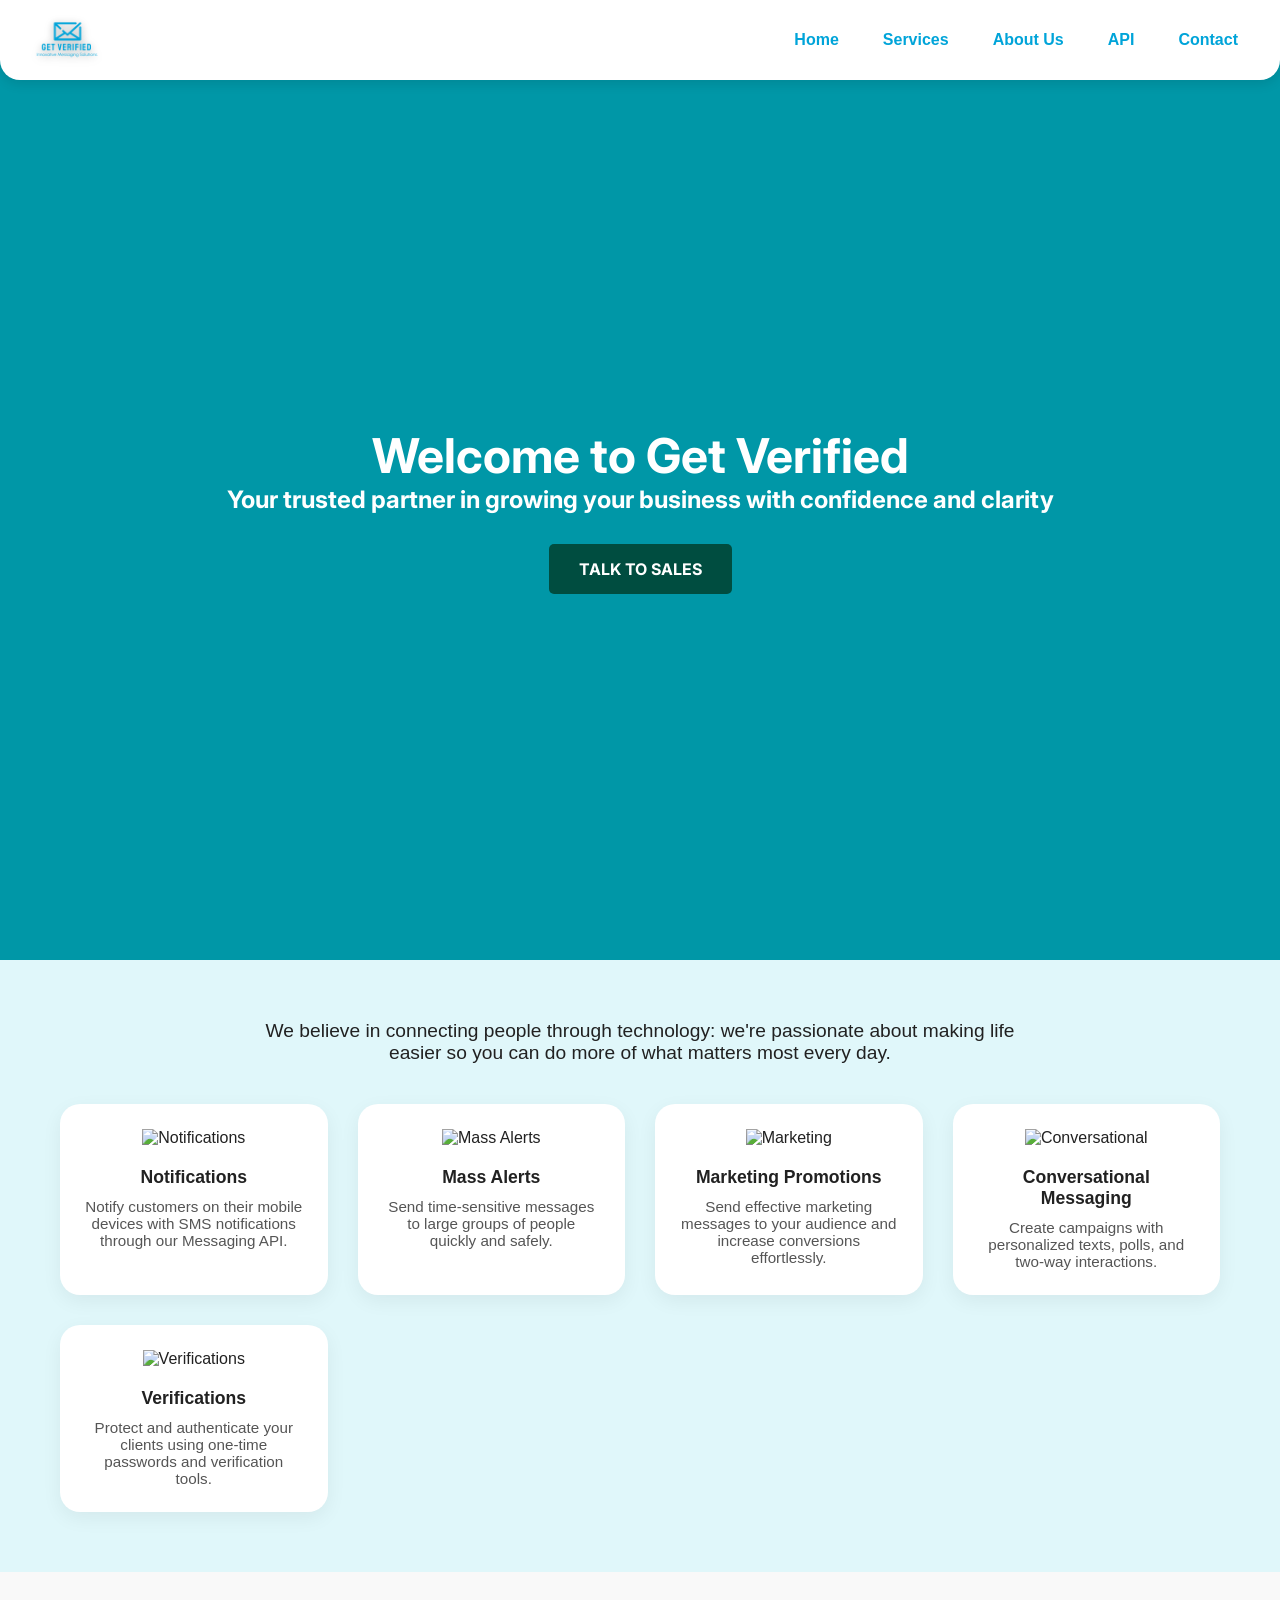
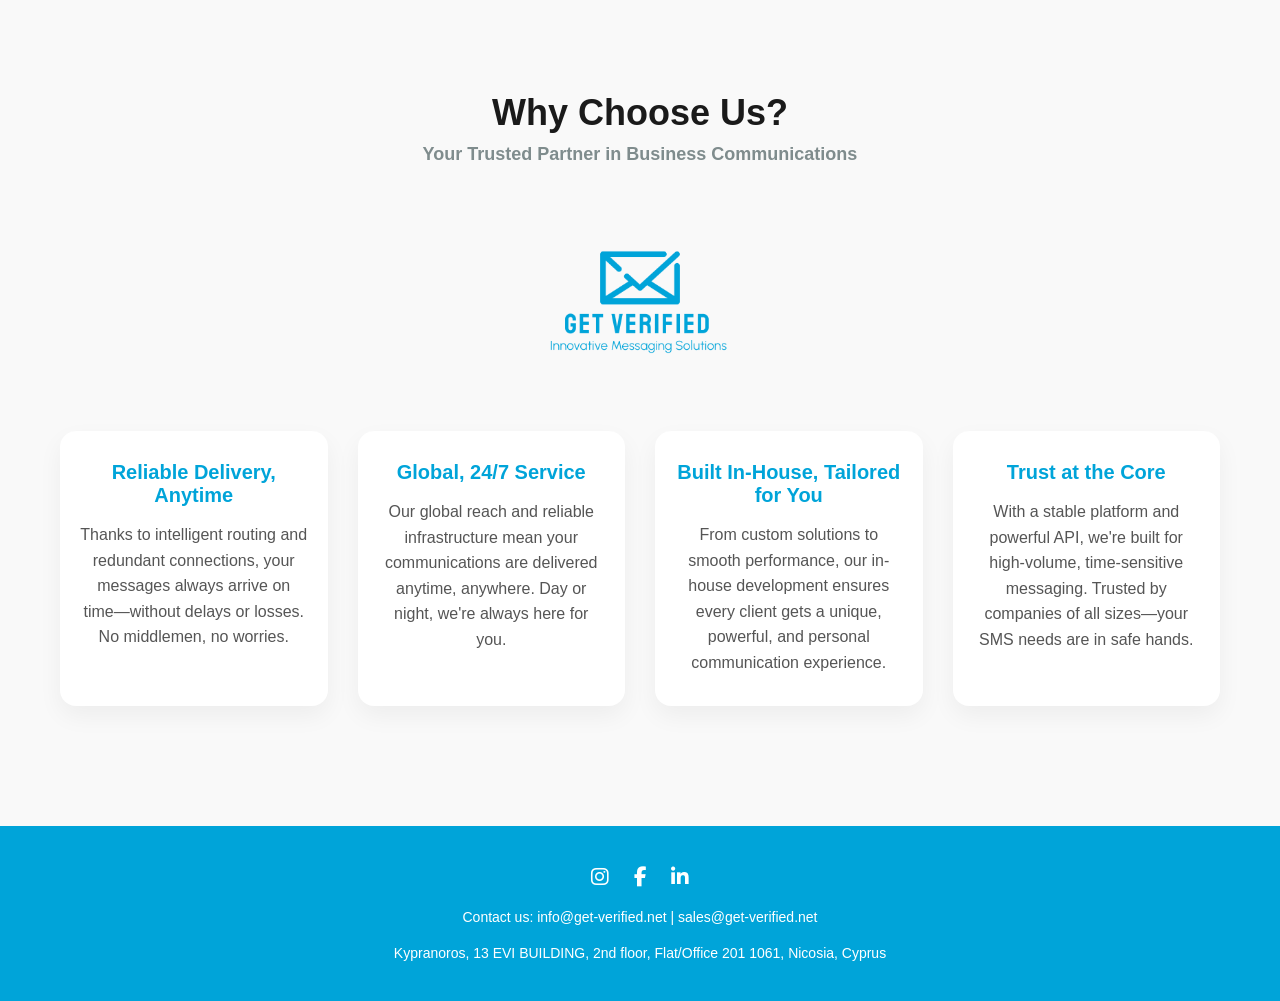
==== index.html @ 3a0684ac "add emails, fixed footer in api page" ====
<!DOCTYPE html>
<html lang="en">
<head>
  <meta charset="UTF-8">
  <meta name="viewport" content="width=device-width, initial-scale=1.0">
  <title>Your Company</title>
  <link rel="stylesheet" href="css/styles.css">
  <link rel="stylesheet" href="shared.css">
  <link rel="stylesheet" href="https://cdnjs.cloudflare.com/ajax/libs/font-awesome/6.5.0/css/all.min.css">
  <link rel="preload" as="video" href="assets/animation_of_network_of_digital_icons_against_clouds_in_the_blue_sky (1080p).mp4" type="video/mp4">
  <link href="https://fonts.googleapis.com/css2?family=Inter:wght@400;600;700&display=swap" rel="stylesheet">
  

</head>
<body>

  <!-- Navbar -->
  <nav class="navbar">
    <div class="logo">
    <img src="assets/FullLogo_Transparent.png" alt="Your Company Logo" class="logo" >
  </div>
    <ul class="nav-links">
      <li><a href="/index.html">Home</a></li>
      <li><a href="services/index.html">Services</a></li>
      <li><a href="/aboutus/index.html">About Us</a></li>
      <li><a href="/api/index.html">API</a></li>
      <li><a href="/contact/index.html">Contact</a></li>
    </ul>
    <div class="hamburger" onclick="toggleMenu()">
      <div class="bar"></div>
      <div class="bar"></div>
      <div class="bar"></div>
    </div>
  </nav>

  <!-- Hero Section -->
  <section id="home" class="hero-section">
    <video autoplay muted loop playsinline class="hero-video">
      <source src="assets/animation_of_network_of_digital_icons_against_clouds_in_the_blue_sky (1080p).mp4" type="video/mp4">
      Your browser does not support the video tag.
    </video>
    <div class="hero-content">
      <h1>Welcome to Get Verified</h1>
    
      
      <h2>Your trusted partner in growing your business with confidence and clarity</h2>
      <a href="./contact/index.html" class="cta-btn">TALK TO SALES</a>
    </div>
  </section>
  



<div class="container">
  <p class="description">
    We believe in connecting people through technology: we're passionate about making life easier so you can
    do more of what matters most every day.
  </p>

  <div class="card-grid">
    <div class="card">
      <img src="https://cdn-icons-png.flaticon.com/512/724/724715.png" alt="Notifications">
      <h3>Notifications</h3>
      <p>Notify customers on their mobile devices with SMS notifications through our Messaging API.</p>
    </div>
    <div class="card">
      <img src="https://cdn-icons-png.flaticon.com/512/565/565547.png" alt="Mass Alerts">
      <h3>Mass Alerts</h3>
      <p>Send time-sensitive messages to large groups of people quickly and safely.</p>
    </div>
    <div class="card">
      <img src="https://cdn-icons-png.flaticon.com/512/833/833472.png" alt="Marketing">
      <h3>Marketing Promotions</h3>
      <p>Send effective marketing messages to your audience and increase conversions effortlessly.</p>
    </div>
    <div class="card">
      <img src="https://cdn-icons-png.flaticon.com/512/1077/1077114.png" alt="Conversational">
      <h3>Conversational Messaging</h3>
      <p>Create campaigns with personalized texts, polls, and two-way interactions.</p>
    </div>
    <div class="card">
      <img src="https://cdn-icons-png.flaticon.com/512/2910/2910768.png" alt="Verifications">
      <h3>Verifications</h3>
      <p>Protect and authenticate your clients using one-time passwords and verification tools.</p>
    </div>
  </div>
</div>


  <!-- About Us Section -->


  <section id="whyus" class="whyus-section">
    <div class="container">
      <h2 class="section-title">Why Choose Us?</h2>
      <h2 class="section-subtitle">Your Trusted Partner in Business Communications</h2>
      
      <img src="assets/FullLogo_Transparent.png" alt="Company Logo" class="whyus-logo">

      <div class="whyus-grid">
        <div class="whyus-card">
          <h4>Reliable Delivery, Anytime</h4>
          <p>
            Thanks to intelligent routing and redundant connections, your messages always arrive on time—without delays or losses. No middlemen, no worries.
          </p>
        </div>
        <div class="whyus-card">
          <h4>Global, 24/7 Service</h4>
          <p>
            Our global reach and reliable infrastructure mean your communications are delivered anytime, anywhere. Day or night, we're always here for you.
          </p>
        </div>
        <div class="whyus-card">
          <h4>Built In-House, Tailored for You</h4>
          <p>
            From custom solutions to smooth performance, our in-house development ensures every client gets a unique, powerful, and personal communication experience.
          </p>
          </p>
        </div>
        <div class="whyus-card">
          <h4>Trust at the Core</h4>
          <p>
            With a stable platform and powerful API, we're built for high-volume, time-sensitive messaging. Trusted by companies of all sizes—your SMS needs are in safe hands.
          </p>
        </div>
      </div>
    </div>
  </section>

  <!-- Footer -->
  <footer class="footer">
    <div class="social-icons">
      <a href="https://www.instagram.com/" target="_blank"><i class="fab fa-instagram"></i></a>
      <a href="https://www.facebook.com/" target="_blank"><i class="fab fa-facebook-f"></i></a>
      <a href="https://www.linkedin.com/" target="_blank"><i class="fab fa-linkedin-in"></i></a>
    </div>
    <div class="contact-emails">
  <p>Contact us: 
    <a href="mailto:info@get-verified.net">info@get-verified.net</a> | 
    <a href="mailto:sales@get-verified.net">sales@get-verified.net</a>
  </p>
</div>

    <p class="copyright">Kypranoros, 13
      EVI BUILDING, 2nd floor, Flat/Office 201
      1061, Nicosia, Cyprus
      </p>
  </footer>
  

  <script src="script.js"></script>
</body>
</html>
---- css/styles.css ----
/* Global Styles */
@media (max-width: 768px) {
  .nav-links {
    display: none;
    flex-direction: column;
    background-color: white;
    position: absolute;
    top: 60px;
    right: 0;
    width: 100%;
    text-align: center;
    gap: 10px;
    padding: 20px 0;
  }

  .nav-links.active {
    display: flex;
  }

  .menu-toggle {
    display: block;
    font-size: 24px;
    cursor: pointer;
    color: #00796B;
    margin-right: 20px;
  }
}
@keyframes slideDown {
  0% { transform: translateY(-100%); opacity: 0; }
  100% { transform: translateY(0); opacity: 1; }
}

@import url('https://fonts.googleapis.com/css2?family=Inter:wght@400;600;700&display=swap');
* {
    margin: 0;
    padding: 0;
    box-sizing: border-box;
  }
  :root {
  /* Font */
  --font-inter: 'Inter', sans-serif;
  --font-default: Arial, sans-serif;
  }
  
  body {
    font-family: var(--font-default);
    background-color: #E0F7FA; /* Light blue background */
    color: #212121;
    padding-top: 60px;
  }
  
  a {
    text-decoration: none;
    color: inherit;
  }

  /* Hero Section */
  .hero-section {
    font-family: var(--font-inter);
    padding-top: 80px;
    position: relative;
    height: 100vh;
    background-color: #0097A7; /* Blue background */
    color: white;
    text-align: center;
    padding: 100px 20px;
    display: flex;
    align-items: center;
    justify-content: center;
    overflow: hidden;
  }
  .hero-video {
    position: absolute;
    top: 0;
    left: 0;
    width: 100%;
    height: 100%;
    object-fit: cover;
    z-index: 0;
    opacity: 0.4; /* možeš podesiti vidljivost pozadine */
  }
  .hero-content {
    position: relative;
    z-index: 1;
    max-width: 900px;
  }
  .hero-section h1 {
    font-size: 48px;
    font-weight: bold;
  }
 
  
  .hero-section p {
    font-size: 18px;
    margin-top: 20px;
  }
  
  
  .cta-btn {
    font-family: var(--font-inter);
    display: inline-block;
    padding: 15px 30px;
    background-color: #004D40;
    color: white;
    font-weight: bold;
    margin-top: 30px;
    border-radius: 5px;
    transition: background-color 0.3s;
  }
  
  .cta-btn:hover {
    background-color: #00A4D9;
  }
  
  
  .container {
    padding: 60px 20px;
    max-width: 1200px;
    margin: auto;
    text-align: center;
  }
  
  .description {
    font-size: 1.2rem;
    max-width: 800px;
    margin: 0 auto 40px;
  }
  
  .card-grid {
    display: grid;
    grid-template-columns: repeat(auto-fit, minmax(220px, 1fr));
    gap: 30px;
  }
  
  .card {
    background: #fff;
    padding: 25px;
    border-radius: 20px;
    box-shadow: 0 6px 20px rgba(0, 0, 0, 0.06);
    transition: transform 0.3s ease, box-shadow 0.3s ease;
  }
  
  .card:hover {
    transform: translateY(-10px);
    box-shadow: 0 12px 28px rgba(0, 0, 0, 0.12);
  }
  
  .card img {
    height: 60px;
    margin-bottom: 20px;
  }
  
  .card h3 {
    font-size: 1.1rem;
    margin-bottom: 10px;
  }
  
  .card p {
    font-size: 0.95rem;
    color: #555;
  }
  

   /* why US section */
  .whyus-section {
  background-color: #f9f9f9;
  padding: 60px 20px;
  text-align: center;
  color: #333
}

.whyus-section .section-title {
  font-size: 36px;
  font-weight: 700;
  color: #1a1a1a;
  margin-bottom: 10px;
}

.whyus-section .section-subtitle {
  font-size: 18px;
  color: #7f8c8d;
  margin-bottom: 50px;
}

.whyus-logo {
  display: block;
  margin: 0 auto 40px;
  max-width: 220px;
  height: auto;
  transition: transform 0.3s ease;
}
.whyus-logo:hover {
  transform: scale(1.1);
}
.whyus-grid {
  display: grid;
  grid-template-columns: repeat(auto-fit, minmax(250px, 1fr));
  gap: 30px;
  max-width: 1200px;
  margin: 0 auto;
  margin-top: 40px;
}

.whyus-card {
  background-color: #ffffff;
  padding: 30px 20px;
  border-radius: 16px;
  box-shadow: 0 10px 25px rgba(0, 0, 0, 0.05);
  transition: transform 0.3s ease, box-shadow 0.3s ease;
  
}
.whyus-card:hover {
  transform: translateY(-5px);
  box-shadow: 0 12px 35px rgba(0, 0, 0, 0.1);
}

.whyus-card h4 {
  font-size: 20px;
  color: #00A4D9; /* zameni sa primarnom bojom sajta */
  margin-bottom: 15px;

}

.whyus-card p {
  
  font-size: 16px;
  color: #555;
  line-height: 1.6;
}
---- shared.css ----
@keyframes slideDown {
    0% { transform: translateY(-100%); opacity: 0; }
    100% { transform: translateY(0); opacity: 1; }
  }
  
  /* Navbar */
  .navbar {
    display: flex;
    justify-content: space-between;
    align-items: center;
    padding: 10px 30px;
    background-color: white;
    box-shadow: 0 2px 4px rgba(0, 0, 0, 0.1);
    position: fixed;
    width: 100%;
    top: 0;
    left: 0;
    z-index: 10;
    border-radius: 0 0 20px 20px;
    box-shadow: 0 4px 12px rgba(0, 0, 0, 0.1);
    animation: slideDown 0.6s ease forwards;
  }
  
  .navbar .logo {
    height: 60px;
    width: auto;
    filter: drop-shadow(0 2px 4px rgba(0, 0, 0, 0.2)); /* Blagi senka */
    transition: transform 0.3s ease;
  }
  .navbar .logo:hover {
    transform: scale(1.05); /* Blagi zoom efekat */
  }
  
  .nav-links {
    list-style: none;
    display: flex;
    gap: 20px;
  }
  
  .nav-links li {
    font-size: 16px;
  }
  
  .nav-links a {
    color: #00A4D9; /* Dark blue */
    font-weight: 600;
    font-size: 16px;
    padding: 8px 12px;
    border-radius: 8px;
    transition: all 0.3s ease;
  }
  
  .nav-links a:hover {
    background-color: #E0F2F1;
    color: #004D40; /* Darker shade */
  }
  .hamburger {
    display: none;
    flex-direction: column;
    gap: 5px;
    cursor: pointer;
  }
  .hamburger .bar {
    width: 25px;
    height: 3px;
    background-color: #018d7c;
    border-radius: 10px;
    transition: all 0.3s ease;
  }
  
/* Responzivni dizajn */
@media (max-width: 768px) {
  .nav-links {
    display: none;
    position: absolute;
    top: 70px;
    right: 30px;
    background-color: white;
    width: 250px;
    border-radius: 8px;
    box-shadow: 0 6px 12px rgba(0, 0, 0, 0.1);
    flex-direction: column;
    gap: 20px;
    padding: 20px;
    animation: slideDown 0.6s ease forwards;
  }

  .nav-links.active {
    display: flex;
  }

  .hamburger {
    display: flex;
  }

  .nav-links li {
    font-size: 18px;
  }

  .nav-links a {
    font-size: 18px;
  }
}
  /* Footer */
  .footer {
    background-color: #00A4D9;
    color: white;
    padding: 40px 20px;
    text-align: center;
  }
    
  .footer p {
    margin-top: 20px;
    font-size: 14px;
  }
  .social-icons a {
    color: white;
    margin: 0 10px;
    font-size: 20px;
    transition: color 0.3s;
  }
  
  .social-icons a:hover {
    color: #E0F7FA;
  }
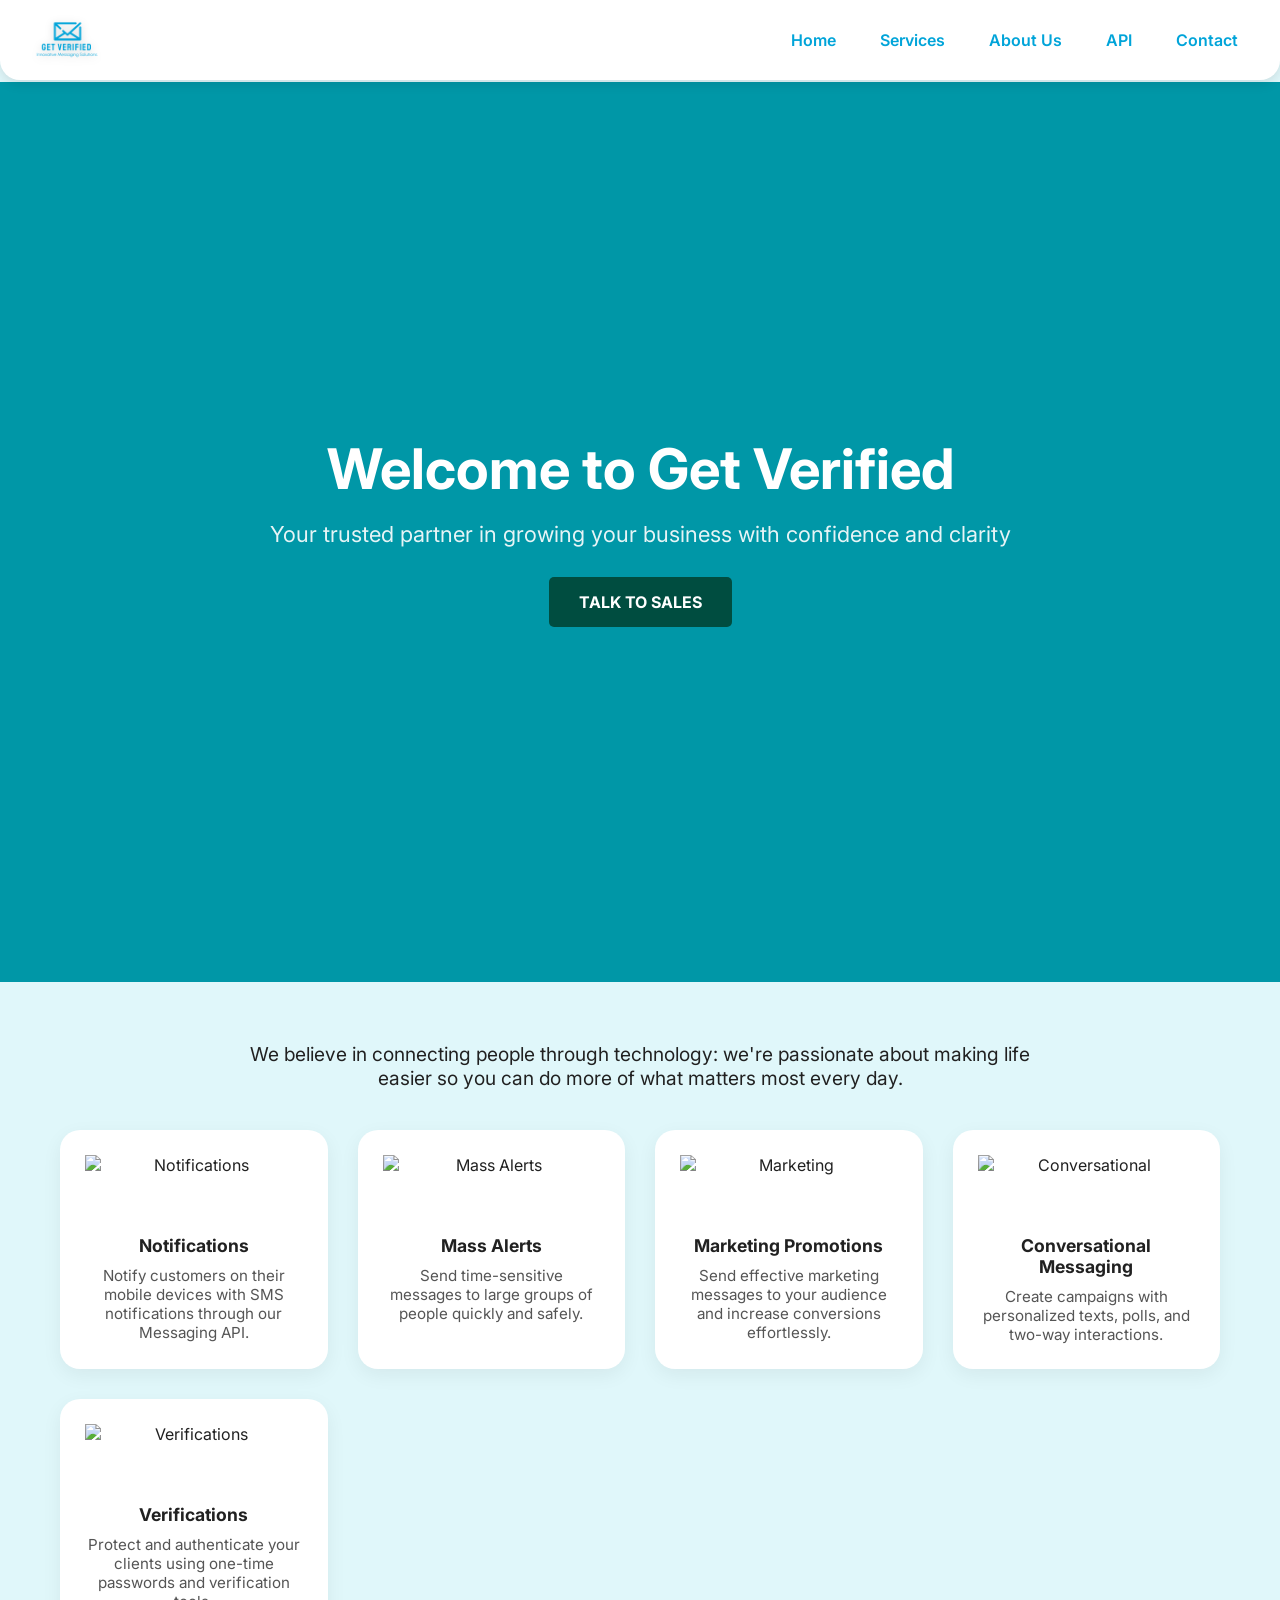
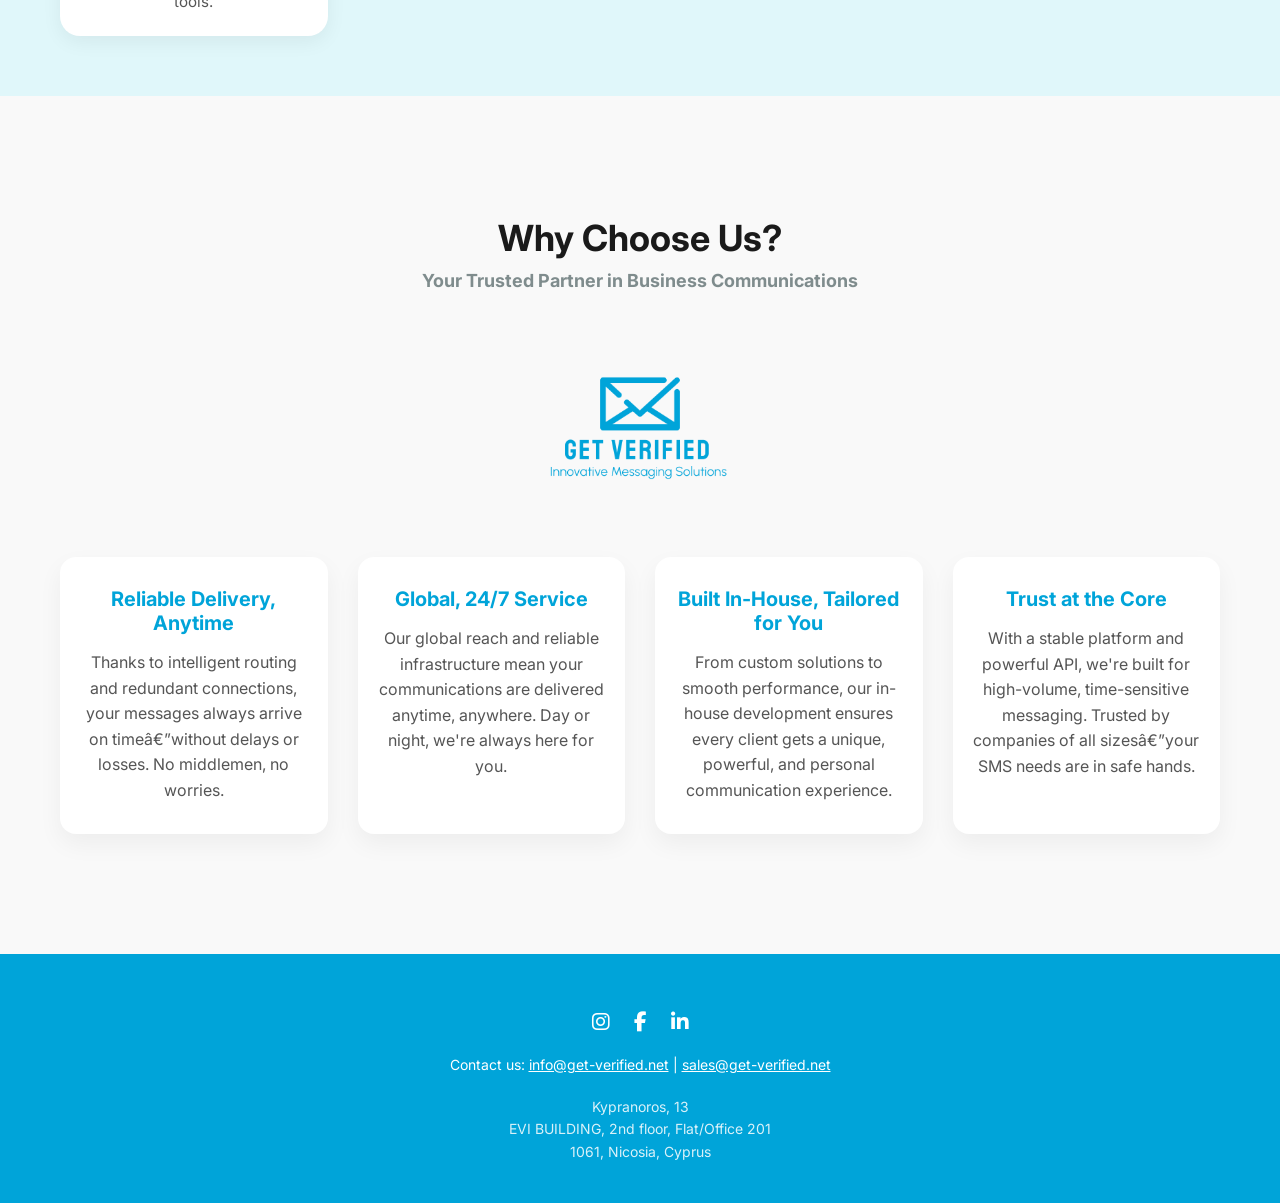
==== commit 6275b80c: "Switch hero video to compressed 720p version" ====
--- a/index.html
+++ b/index.html
@@ -1,13 +1,13 @@
-<!DOCTYPE html>
+﻿<!DOCTYPE html>
 <html lang="en">
 <head>
   <meta charset="UTF-8">
   <meta name="viewport" content="width=device-width, initial-scale=1.0">
-  <title>Your Company</title>
+  <title>Get Verified | A2P Messaging & SMS API</title>
   <link rel="stylesheet" href="css/styles.css">
   <link rel="stylesheet" href="shared.css">
   <link rel="stylesheet" href="https://cdnjs.cloudflare.com/ajax/libs/font-awesome/6.5.0/css/all.min.css">
-  <link rel="preload" as="video" href="assets/animation_of_network_of_digital_icons_against_clouds_in_the_blue_sky (1080p).mp4" type="video/mp4">
+  <link rel="preload" as="video" href="assets/clouds_720p.mp4" type="video/mp4">
   <link href="https://fonts.googleapis.com/css2?family=Inter:wght@400;600;700&display=swap" rel="stylesheet">
   
 
@@ -17,7 +17,7 @@
   <!-- Navbar -->
   <nav class="navbar">
     <div class="logo">
-    <img src="assets/FullLogo_Transparent.png" alt="Your Company Logo" class="logo" >
+    <img src="assets/FullLogo_Transparent.png" alt="Get Verified logo" class="logo" >
   </div>
     <ul class="nav-links">
       <li><a href="/index.html">Home</a></li>
@@ -36,7 +36,7 @@
   <!-- Hero Section -->
   <section id="home" class="hero-section">
     <video autoplay muted loop playsinline class="hero-video">
-      <source src="assets/animation_of_network_of_digital_icons_against_clouds_in_the_blue_sky (1080p).mp4" type="video/mp4">
+      <source src="assets/clouds_720p.mp4" type="video/mp4">
       Your browser does not support the video tag.
     </video>
     <div class="hero-content">
@@ -101,7 +101,7 @@
         <div class="whyus-card">
           <h4>Reliable Delivery, Anytime</h4>
           <p>
-            Thanks to intelligent routing and redundant connections, your messages always arrive on time—without delays or losses. No middlemen, no worries.
+            Thanks to intelligent routing and redundant connections, your messages always arrive on timeâ€”without delays or losses. No middlemen, no worries.
           </p>
         </div>
         <div class="whyus-card">
@@ -114,13 +114,13 @@
           <h4>Built In-House, Tailored for You</h4>
           <p>
             From custom solutions to smooth performance, our in-house development ensures every client gets a unique, powerful, and personal communication experience.
-          </p>
+          
           </p>
         </div>
         <div class="whyus-card">
           <h4>Trust at the Core</h4>
           <p>
-            With a stable platform and powerful API, we're built for high-volume, time-sensitive messaging. Trusted by companies of all sizes—your SMS needs are in safe hands.
+            With a stable platform and powerful API, we're built for high-volume, time-sensitive messaging. Trusted by companies of all sizesâ€”your SMS needs are in safe hands.
           </p>
         </div>
       </div>
--- a/shared.css
+++ b/shared.css
@@ -1,88 +1,159 @@
+@import url('https://fonts.googleapis.com/css2?family=Inter:wght@400;600;700&display=swap');
+
+/* ============================================
+   RESET & ROOT
+   ============================================ */
+*, *::before, *::after {
+  margin: 0;
+  padding: 0;
+  box-sizing: border-box;
+}
+
+:root {
+  --font-inter: 'Inter', sans-serif;
+  --font-default: Arial, sans-serif;
+}
+
+body {
+  font-family: var(--font-inter), var(--font-default);
+  background-color: #E0F7FA;
+  color: #212121;
+  padding-top: 82px; /* FIX: navbar je ~82px visok, bio je 60px */
+}
+
+a {
+  text-decoration: none;
+  color: inherit;
+}
+
+img {
+  max-width: 100%;
+  height: auto;
+  display: block;
+}
+
+/* ============================================
+   NAVBAR ANIMATIONS
+   ============================================ */
+@-webkit-keyframes slideDown {
+  0%   { transform: translateY(-100%); opacity: 0; }
+  100% { transform: translateY(0);     opacity: 1; }
+}
 @keyframes slideDown {
-    0% { transform: translateY(-100%); opacity: 0; }
-    100% { transform: translateY(0); opacity: 1; }
-  }
-  
-  /* Navbar */
-  .navbar {
-    display: flex;
-    justify-content: space-between;
-    align-items: center;
-    padding: 10px 30px;
-    background-color: white;
-    box-shadow: 0 2px 4px rgba(0, 0, 0, 0.1);
-    position: fixed;
-    width: 100%;
-    top: 0;
-    left: 0;
-    z-index: 10;
-    border-radius: 0 0 20px 20px;
-    box-shadow: 0 4px 12px rgba(0, 0, 0, 0.1);
-    animation: slideDown 0.6s ease forwards;
-  }
-  
-  .navbar .logo {
-    height: 60px;
-    width: auto;
-    filter: drop-shadow(0 2px 4px rgba(0, 0, 0, 0.2)); /* Blagi senka */
-    transition: transform 0.3s ease;
-  }
-  .navbar .logo:hover {
-    transform: scale(1.05); /* Blagi zoom efekat */
-  }
-  
-  .nav-links {
-    list-style: none;
-    display: flex;
-    gap: 20px;
-  }
-  
-  .nav-links li {
-    font-size: 16px;
-  }
-  
-  .nav-links a {
-    color: #00A4D9; /* Dark blue */
-    font-weight: 600;
-    font-size: 16px;
-    padding: 8px 12px;
-    border-radius: 8px;
-    transition: all 0.3s ease;
-  }
-  
-  .nav-links a:hover {
-    background-color: #E0F2F1;
-    color: #004D40; /* Darker shade */
-  }
-  .hamburger {
-    display: none;
-    flex-direction: column;
-    gap: 5px;
-    cursor: pointer;
-  }
-  .hamburger .bar {
-    width: 25px;
-    height: 3px;
-    background-color: #018d7c;
-    border-radius: 10px;
-    transition: all 0.3s ease;
-  }
-  
-/* Responzivni dizajn */
+  0%   { transform: translateY(-100%); opacity: 0; }
+  100% { transform: translateY(0);     opacity: 1; }
+}
+
+/* ============================================
+   NAVBAR
+   ============================================ */
+.navbar {
+  display: flex;
+  justify-content: space-between;
+  align-items: center;
+  padding: 10px 30px;
+  background-color: white;
+  position: fixed;
+  width: 100%;
+  top: 0;
+  left: 0;
+  z-index: 1000;
+  border-radius: 0 0 20px 20px;
+  box-shadow: 0 4px 12px rgba(0, 0, 0, 0.1); /* FIX: bio dupli box-shadow, sada samo jedan */
+  -webkit-animation: slideDown 0.6s ease forwards;
+  animation: slideDown 0.6s ease forwards;
+}
+
+/* FIX: logo klasa je na div-u, img je unutra — sad ispravno targetan */
+.navbar .logo {
+  display: flex;
+  align-items: center;
+}
+
+.navbar .logo img {
+  height: 60px;
+  width: auto;
+  filter: drop-shadow(0 2px 4px rgba(0, 0, 0, 0.2));
+  transition: transform 0.3s ease;
+}
+
+.navbar .logo img:hover {
+  transform: scale(1.05);
+}
+
+.nav-links {
+  list-style: none;
+  display: flex;
+  gap: 20px;
+  align-items: center;
+}
+
+.nav-links li {
+  font-size: 16px;
+}
+
+.nav-links a {
+  color: #00A4D9;
+  font-weight: 600;
+  font-size: 16px;
+  padding: 8px 12px;
+  border-radius: 8px;
+  transition: all 0.3s ease;
+}
+
+.nav-links a:hover {
+  background-color: #E0F2F1;
+  color: #004D40;
+}
+
+/* FIX: active link highlight — korisnik vidi na kojoj je stranici */
+.nav-links a.active {
+  background-color: #E0F2F1;
+  color: #004D40;
+}
+
+/* ============================================
+   HAMBURGER
+   ============================================ */
+.hamburger {
+  display: none;
+  flex-direction: column;
+  gap: 5px;
+  cursor: pointer;
+  padding: 4px;
+}
+
+.hamburger .bar {
+  width: 25px;
+  height: 3px;
+  background-color: #018d7c;
+  border-radius: 10px;
+  transition: all 0.3s ease;
+}
+
+/* FIX: X animacija kad je menu otvoren */
+.hamburger.open .bar:nth-child(1) { transform: translateY(8px) rotate(45deg); }
+.hamburger.open .bar:nth-child(2) { opacity: 0; transform: scaleX(0); }
+.hamburger.open .bar:nth-child(3) { transform: translateY(-8px) rotate(-45deg); }
+
+/* ============================================
+   RESPONSIVE NAVBAR
+   ============================================ */
 @media (max-width: 768px) {
   .nav-links {
     display: none;
     position: absolute;
-    top: 70px;
-    right: 30px;
+    top: 80px;
+    right: 20px;
     background-color: white;
-    width: 250px;
-    border-radius: 8px;
-    box-shadow: 0 6px 12px rgba(0, 0, 0, 0.1);
+    width: 240px;
+    border-radius: 12px;
+    box-shadow: 0 6px 24px rgba(0, 0, 0, 0.12);
     flex-direction: column;
-    gap: 20px;
-    padding: 20px;
-    animation: slideDown 0.6s ease forwards;
+    gap: 4px;
+    padding: 12px;
+    -webkit-animation: slideDown 0.3s ease forwards;
+    animation: slideDown 0.3s ease forwards;
   }
 
   .nav-links.active {
@@ -94,32 +165,281 @@
   }
 
   .nav-links li {
+    font-size: 16px;
+    width: 100%;
+  }
+
+  .nav-links a {
+    font-size: 16px;
+    display: block;
+    width: 100%;
+    padding: 10px 14px;
+  }
+}
+
+/* ============================================
+   HERO SECTION
+   ============================================ */
+.hero-section {
+  font-family: var(--font-inter);
+  position: relative;
+  min-height: 100vh;
+  background-color: #0097A7;
+  color: white;
+  text-align: center;
+  padding: 100px 20px;
+  display: flex;
+  align-items: center;
+  justify-content: center;
+  overflow: hidden;
+}
+
+.hero-video {
+  position: absolute;
+  top: 0;
+  left: 0;
+  width: 100%;
+  height: 100%;
+  object-fit: cover;
+  z-index: 0;
+  opacity: 0.4;
+}
+
+.hero-content {
+  position: relative;
+  z-index: 1;
+  max-width: 900px;
+}
+
+.hero-section h1 {
+  font-size: clamp(32px, 6vw, 56px); /* FIX: bio fiksnih 48px, sad responsivan */
+  font-weight: bold;
+  line-height: 1.15;
+}
+
+.hero-section h2 {
+  font-size: clamp(16px, 2.5vw, 22px); /* FIX: responsivan */
+  font-weight: 400;
+  margin-top: 20px;
+  opacity: 0.9;
+}
+
+.hero-section p {
+  font-size: 18px;
+  margin-top: 20px;
+}
+
+.cta-btn {
+  font-family: var(--font-inter);
+  display: inline-block;
+  padding: 15px 30px;
+  background-color: #004D40;
+  color: white;
+  font-weight: bold;
+  margin-top: 30px;
+  border-radius: 5px;
+  transition: background-color 0.3s;
+}
+
+.cta-btn:hover {
+  background-color: #00A4D9;
+}
+
+/* ============================================
+   CONTAINER & CARDS
+   ============================================ */
+.container {
+  padding: 60px 20px;
+  max-width: 1200px;
+  margin: auto;
+  text-align: center;
+}
+
+.description {
+  font-size: 1.2rem;
+  max-width: 800px;
+  margin: 0 auto 40px;
+}
+
+.card-grid {
+  display: grid;
+  grid-template-columns: repeat(auto-fit, minmax(220px, 1fr));
+  gap: 30px;
+}
+
+.card {
+  background: #fff;
+  padding: 25px;
+  border-radius: 20px;
+  box-shadow: 0 6px 20px rgba(0, 0, 0, 0.06);
+  transition: transform 0.3s ease, box-shadow 0.3s ease;
+}
+
+.card:hover {
+  transform: translateY(-10px);
+  box-shadow: 0 12px 28px rgba(0, 0, 0, 0.12);
+}
+
+.card img {
+  height: 60px;
+  margin-bottom: 20px;
+}
+
+.card h3 {
+  font-size: 1.1rem;
+  margin-bottom: 10px;
+}
+
+.card p {
+  font-size: 0.95rem;
+  color: #555;
+}
+
+/* ============================================
+   WHY US SECTION
+   ============================================ */
+.whyus-section {
+  background-color: #f9f9f9;
+  padding: 60px 20px;
+  text-align: center;
+  color: #333;
+}
+
+.whyus-section .section-title {
+  font-size: 36px;
+  font-weight: 700;
+  color: #1a1a1a;
+  margin-bottom: 10px;
+}
+
+.whyus-section .section-subtitle {
+  font-size: 18px;
+  color: #7f8c8d;
+  margin-bottom: 50px;
+}
+
+.whyus-logo {
+  display: block;
+  margin: 0 auto 40px;
+  max-width: 220px;
+  height: auto;
+  transition: transform 0.3s ease;
+}
+
+.whyus-logo:hover {
+  transform: scale(1.1);
+}
+
+.whyus-grid {
+  display: grid;
+  grid-template-columns: repeat(auto-fit, minmax(250px, 1fr));
+  gap: 30px;
+  max-width: 1200px;
+  margin: 40px auto 0;
+}
+
+.whyus-card {
+  background-color: #ffffff;
+  padding: 30px 20px;
+  border-radius: 16px;
+  box-shadow: 0 10px 25px rgba(0, 0, 0, 0.05);
+  transition: transform 0.3s ease, box-shadow 0.3s ease;
+}
+
+.whyus-card:hover {
+  transform: translateY(-5px);
+  box-shadow: 0 12px 35px rgba(0, 0, 0, 0.1);
+}
+
+.whyus-card h4 {
+  font-size: 20px;
+  color: #00A4D9;
+  margin-bottom: 15px;
+}
+
+.whyus-card p {
+  font-size: 16px;
+  color: #555;
+  line-height: 1.6;
+}
+
+/* ============================================
+   FOOTER
+   ============================================ */
+.footer {
+  background-color: #00A4D9;
+  color: white;
+  padding: 40px 20px;
+  text-align: center;
+}
+
+.footer p {
+  margin-top: 20px;
+  font-size: 14px;
+  line-height: 1.6;
+}
+
+/* FIX: emailovi na mobilnom se ne lome ružno */
+.contact-emails {
+  margin-top: 16px;
+}
+
+.contact-emails p {
+  font-size: 14px;
+  word-break: break-word; /* FIX: spriječava overflow na uskim ekranima */
+}
+
+.contact-emails a {
+  color: white;
+  text-decoration: underline;
+  transition: opacity 0.2s;
+}
+
+.contact-emails a:hover {
+  opacity: 0.8;
+}
+
+.social-icons {
+  margin-top: 16px;
+}
+
+.social-icons a {
+  color: white;
+  margin: 0 10px;
+  font-size: 20px;
+  transition: color 0.3s;
+}
+
+.social-icons a:hover {
+  color: #E0F7FA;
+}
+
+/* FIX: footer address na mobilnom */
+.copyright {
+  white-space: pre-line;
+  font-size: 13px;
+  opacity: 0.85;
+  margin-top: 16px;
+}
+
+/* ============================================
+   MOBILE — opšti
+   ============================================ */
+@media (max-width: 480px) {
+  .hero-section {
+    padding: 80px 16px;
+  }
+
+  .card-grid {
+    grid-template-columns: 1fr;
+  }
+
+  .whyus-grid {
+    grid-template-columns: 1fr;
+  }
+
+  .social-icons a {
+    margin: 0 8px;
     font-size: 18px;
   }
-
-  .nav-links a {
-    font-size: 18px;
-  }
-}
-  /* Footer */
-  .footer {
-    background-color: #00A4D9;
-    color: white;
-    padding: 40px 20px;
-    text-align: center;
-  }
-    
-  .footer p {
-    margin-top: 20px;
-    font-size: 14px;
-  }
-  .social-icons a {
-    color: white;
-    margin: 0 10px;
-    font-size: 20px;
-    transition: color 0.3s;
-  }
-  
-  .social-icons a:hover {
-    color: #E0F7FA;
-  }
+}
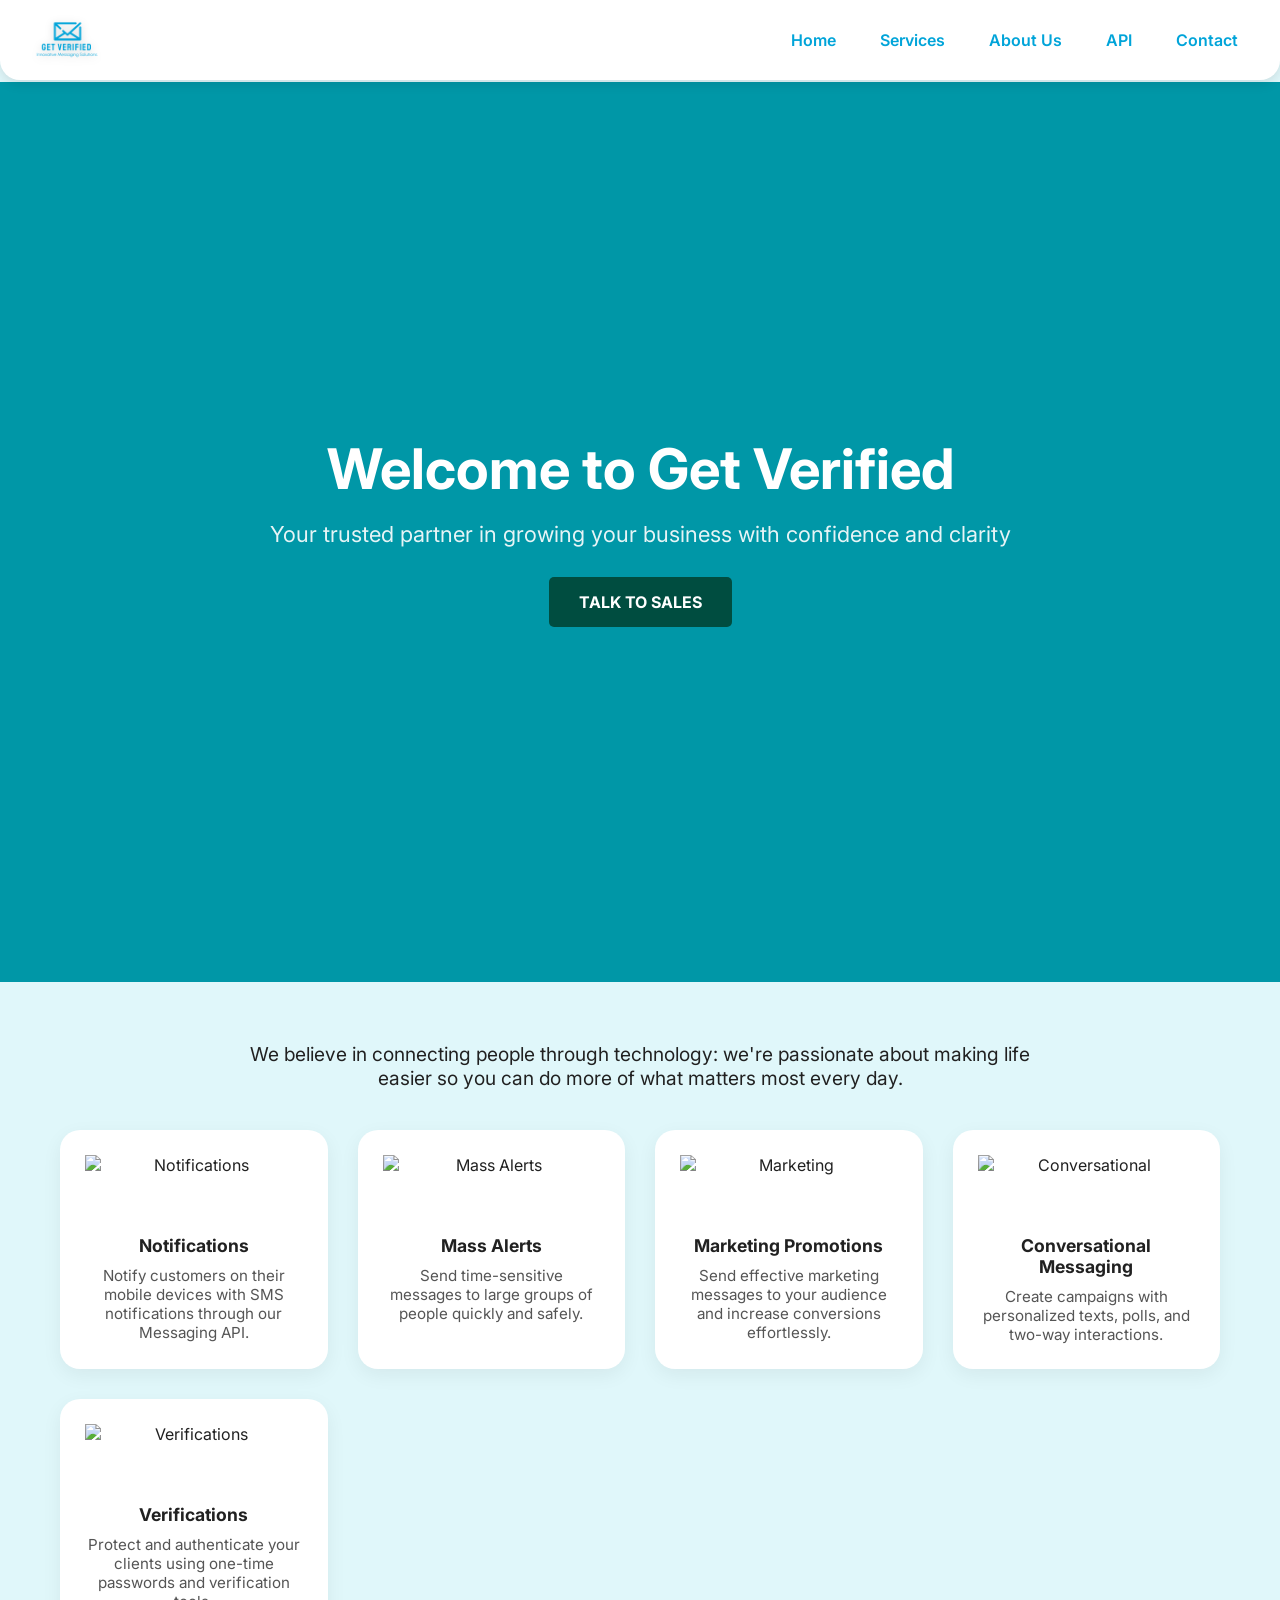
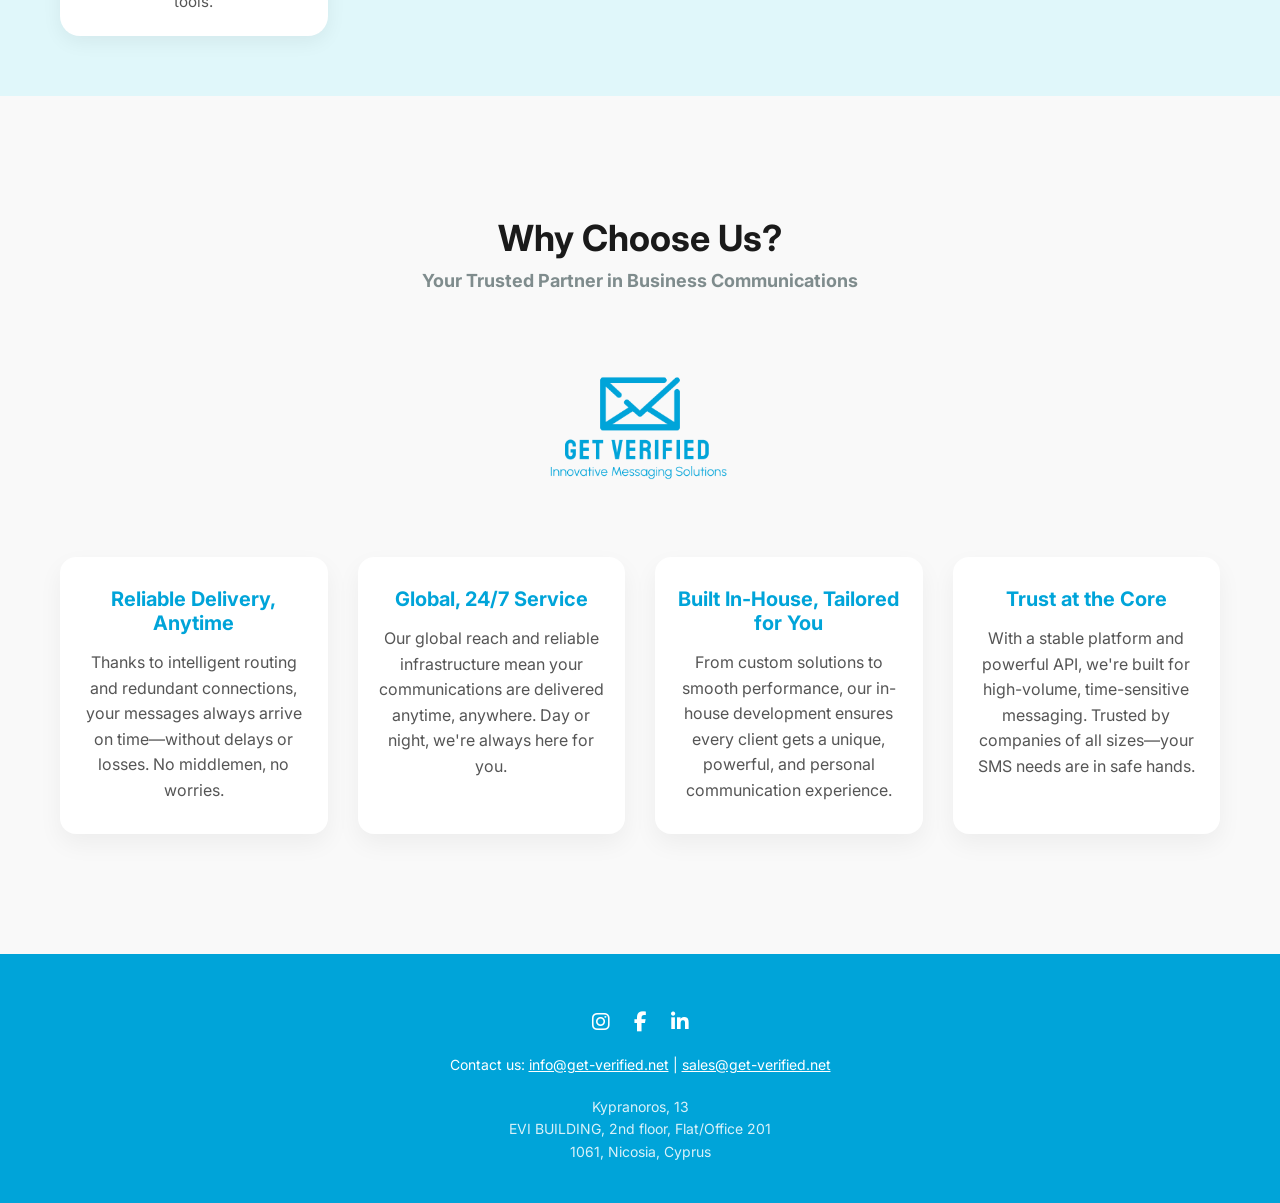
==== commit 6b4c3c33: "Fix mojibake em-dash on homepage" ====
--- a/index.html
+++ b/index.html
@@ -4,6 +4,14 @@
   <meta charset="UTF-8">
   <meta name="viewport" content="width=device-width, initial-scale=1.0">
   <title>Get Verified | A2P Messaging & SMS API</title>
+  <meta name="description" content="A2P messaging, WhatsApp, Viber, RCS and SMS verification services for businesses. Reliable global delivery with Get Verified.">
+  <meta property="og:title" content="Get Verified | A2P Messaging & SMS API">
+  <meta property="og:description" content="A2P messaging, WhatsApp, Viber, RCS and SMS verification services for businesses.">
+  <meta property="og:image" content="https://get-verified.net/assets/FullLogo.png">
+  <meta property="og:url" content="https://get-verified.net/">
+  <meta property="og:type" content="website">
+  <link rel="icon" type="image/x-icon" href="/favicon.ico">
+  <link rel="apple-touch-icon" href="/apple-touch-icon.png">
   <link rel="stylesheet" href="css/styles.css">
   <link rel="stylesheet" href="shared.css">
   <link rel="stylesheet" href="https://cdnjs.cloudflare.com/ajax/libs/font-awesome/6.5.0/css/all.min.css">
@@ -101,7 +109,7 @@
         <div class="whyus-card">
           <h4>Reliable Delivery, Anytime</h4>
           <p>
-            Thanks to intelligent routing and redundant connections, your messages always arrive on timeâ€”without delays or losses. No middlemen, no worries.
+            Thanks to intelligent routing and redundant connections, your messages always arrive on time—without delays or losses. No middlemen, no worries.
           </p>
         </div>
         <div class="whyus-card">
@@ -120,7 +128,7 @@
         <div class="whyus-card">
           <h4>Trust at the Core</h4>
           <p>
-            With a stable platform and powerful API, we're built for high-volume, time-sensitive messaging. Trusted by companies of all sizesâ€”your SMS needs are in safe hands.
+            With a stable platform and powerful API, we're built for high-volume, time-sensitive messaging. Trusted by companies of all sizes—your SMS needs are in safe hands.
           </p>
         </div>
       </div>
@@ -151,3 +159,5 @@
   <script src="script.js"></script>
 </body>
 </html>
+
+
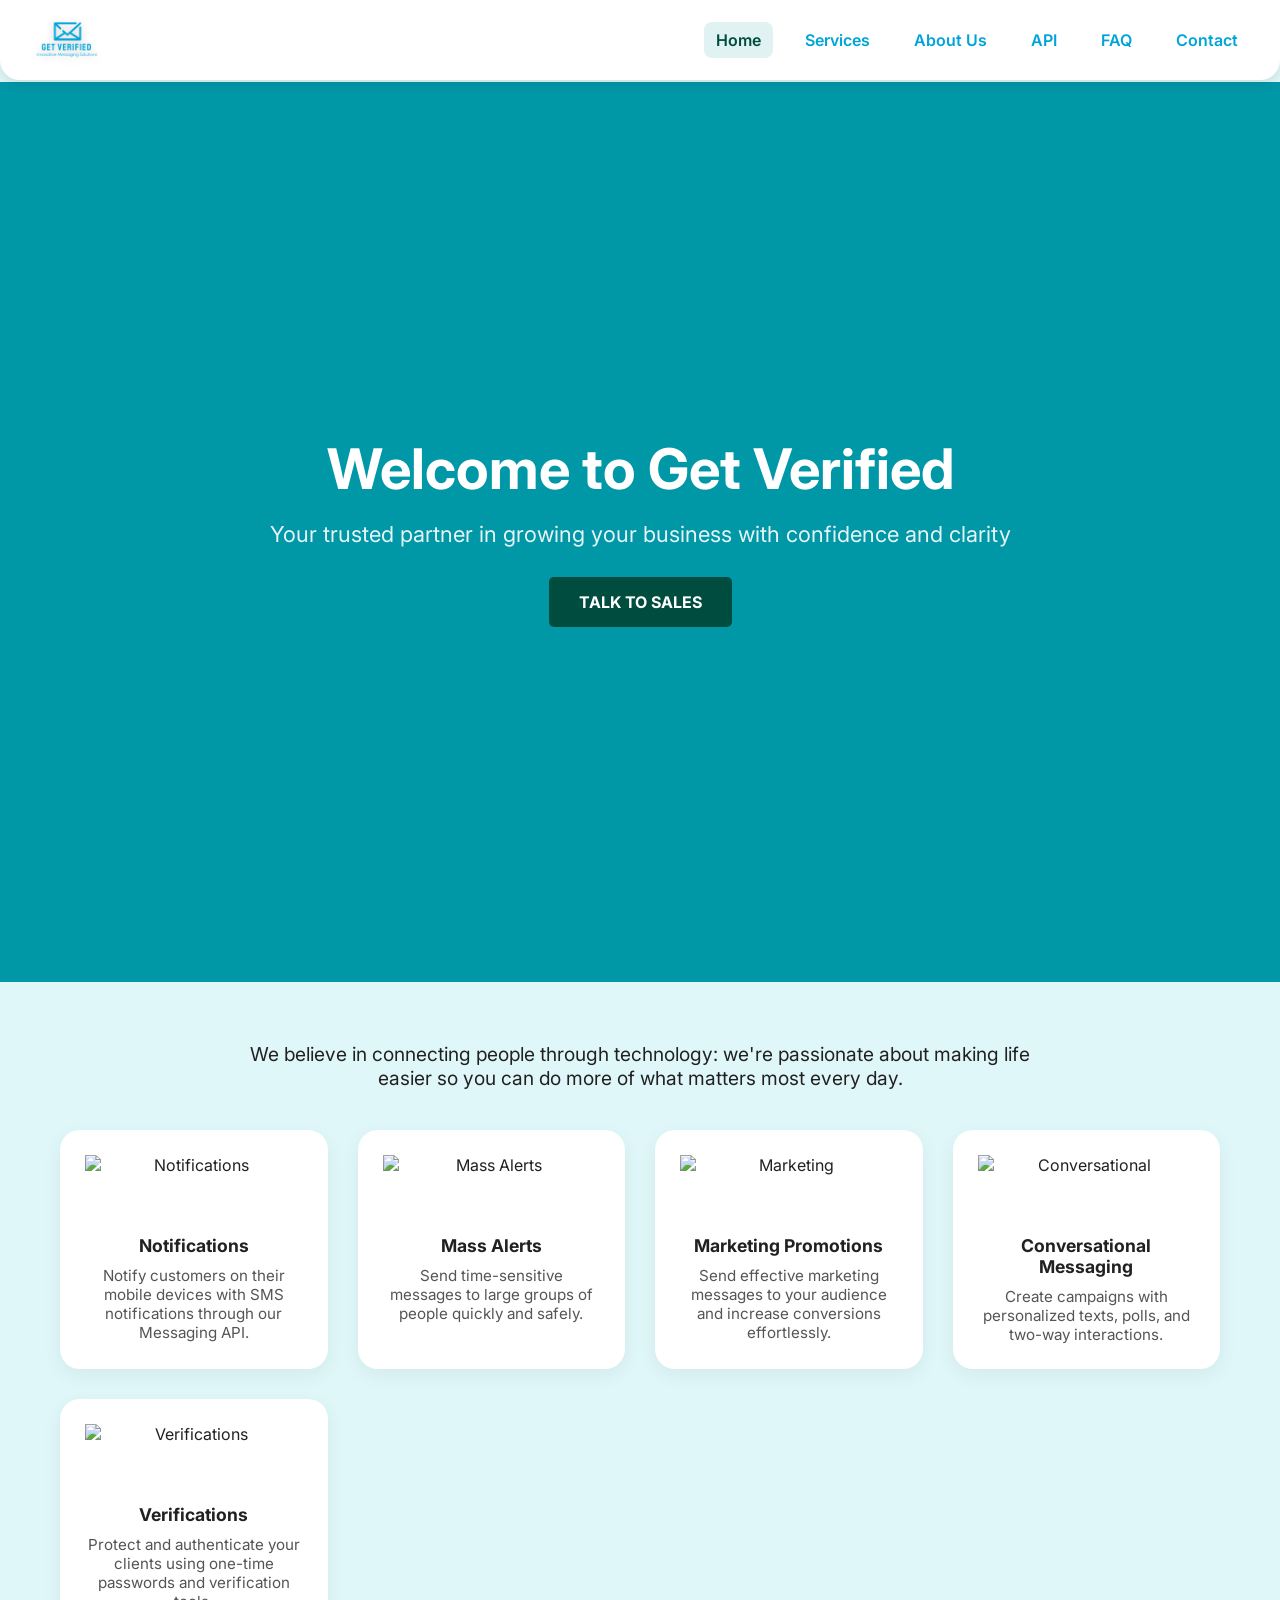
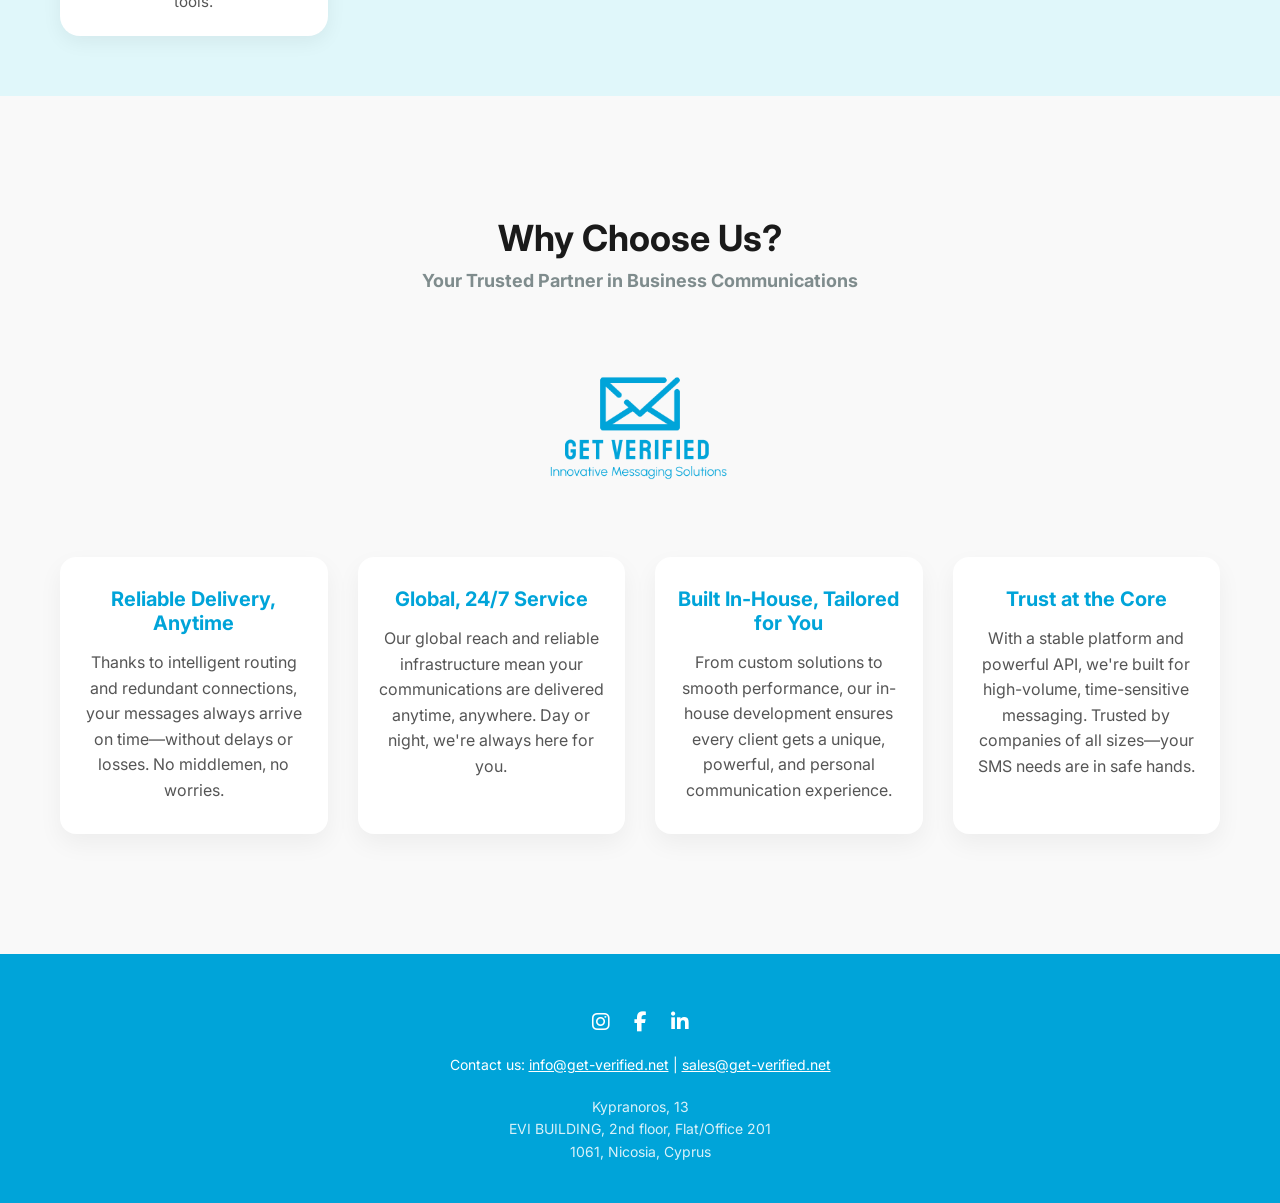
==== commit cfa77585: "Add FAQ link to navbar on all pages" ====
--- a/index.html
+++ b/index.html
@@ -32,6 +32,7 @@
       <li><a href="services/index.html">Services</a></li>
       <li><a href="/aboutus/index.html">About Us</a></li>
       <li><a href="/api/index.html">API</a></li>
+      <li><a href="/faq/index.html">FAQ</a></li>
       <li><a href="/contact/index.html">Contact</a></li>
     </ul>
     <div class="hamburger" onclick="toggleMenu()">
@@ -161,3 +162,4 @@
 </html>
 
 
+
--- a/shared.css
+++ b/shared.css
@@ -442,4 +442,12 @@
     margin: 0 8px;
     font-size: 18px;
   }
-}+}
+@media (max-width: 480px) {
+  .navbar {
+    padding: 8px 16px;
+  }
+  .navbar .logo img {
+    height: 44px;
+  }
+}
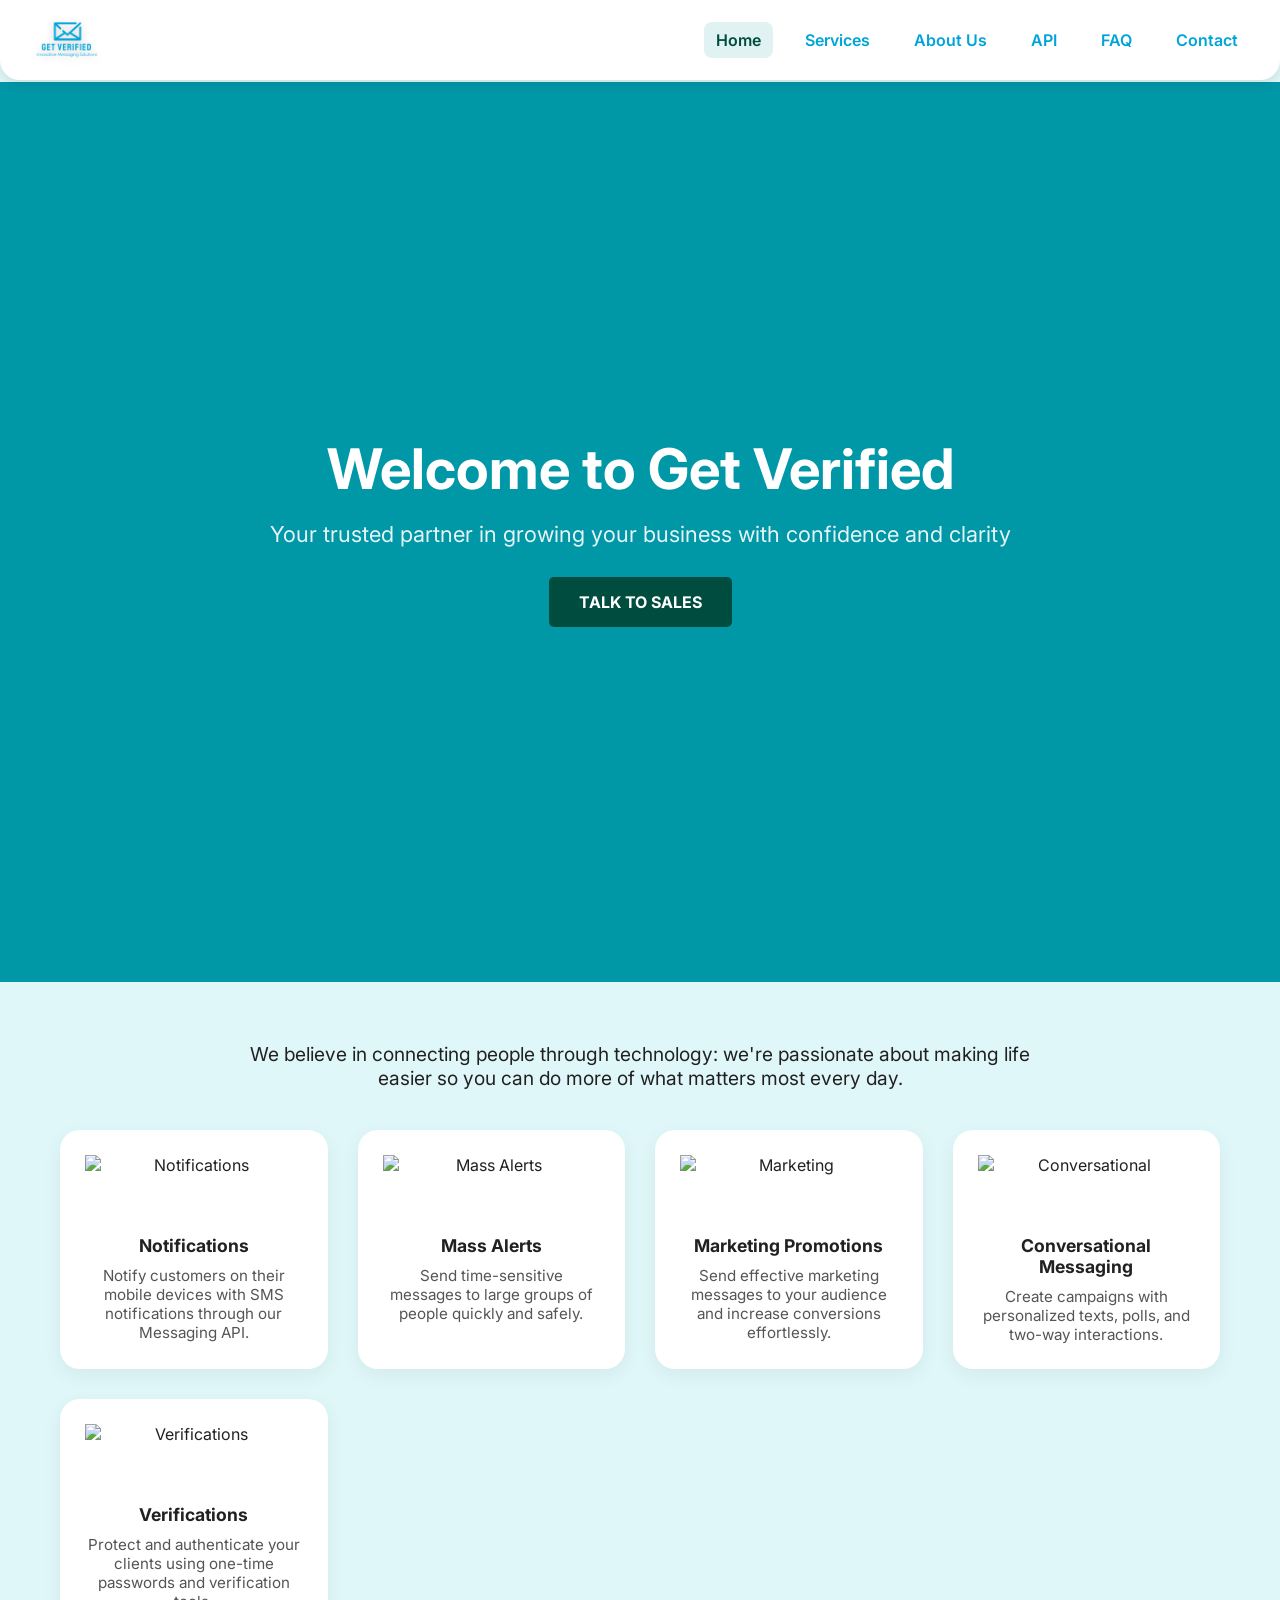
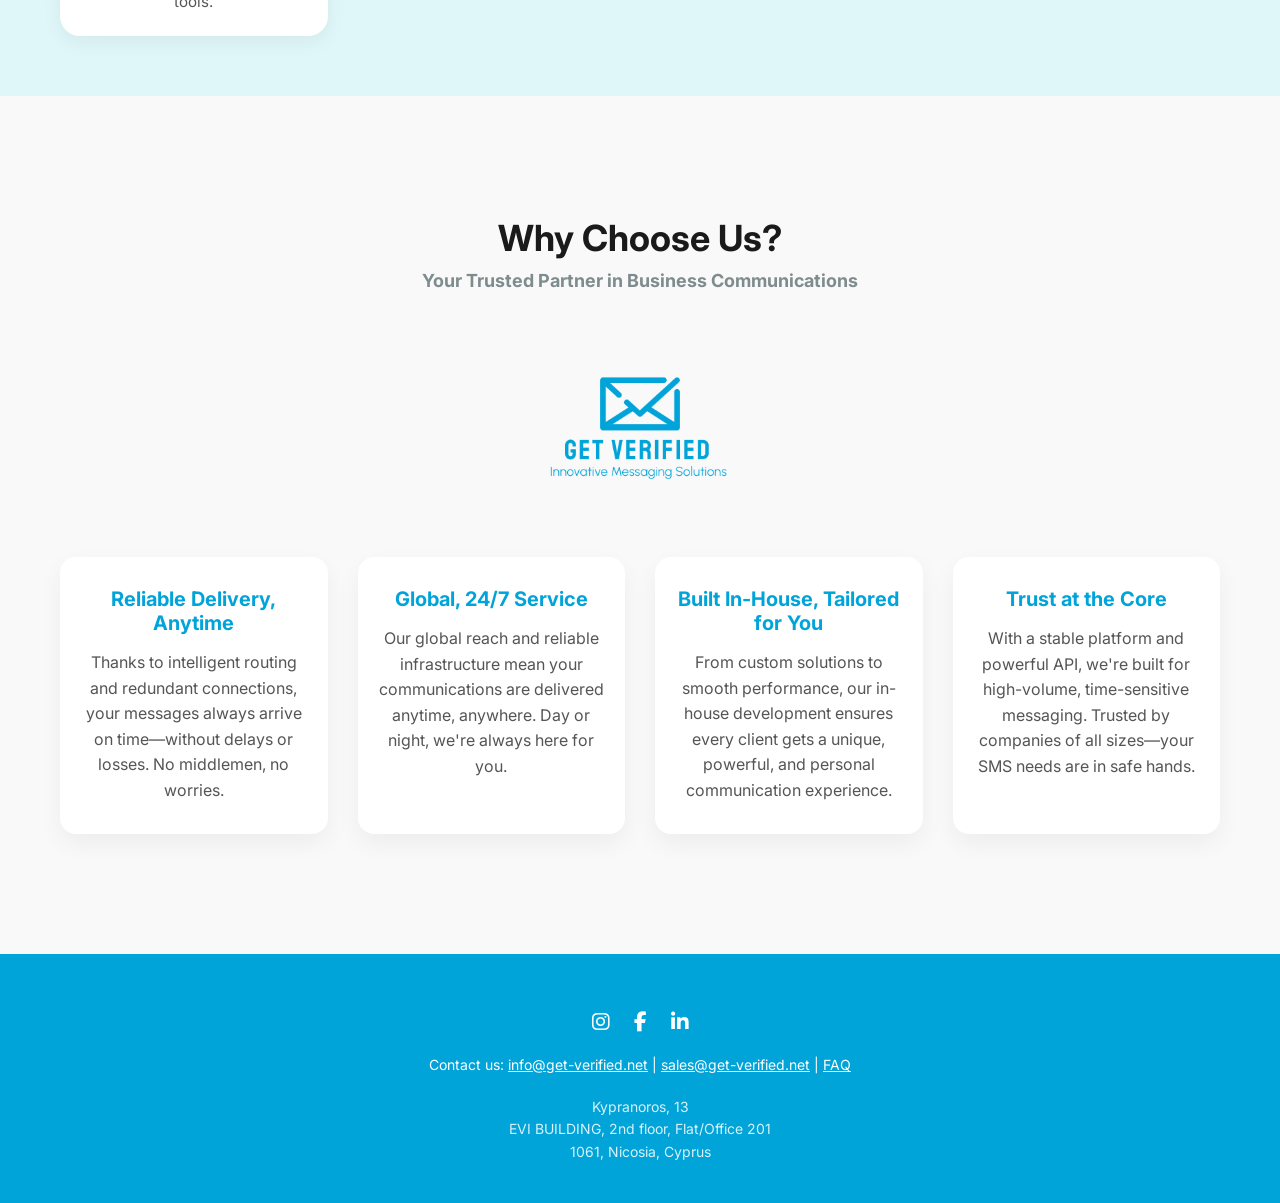
==== commit 40765b3e: "Add FAQ link to footer on all pages" ====
--- a/index.html
+++ b/index.html
@@ -146,7 +146,8 @@
     <div class="contact-emails">
   <p>Contact us: 
     <a href="mailto:info@get-verified.net">info@get-verified.net</a> | 
-    <a href="mailto:sales@get-verified.net">sales@get-verified.net</a>
+    <a href="mailto:sales@get-verified.net">sales@get-verified.net</a> | 
+    <a href="/faq/index.html">FAQ</a>
   </p>
 </div>
 
@@ -163,3 +164,4 @@
 
 
 
+
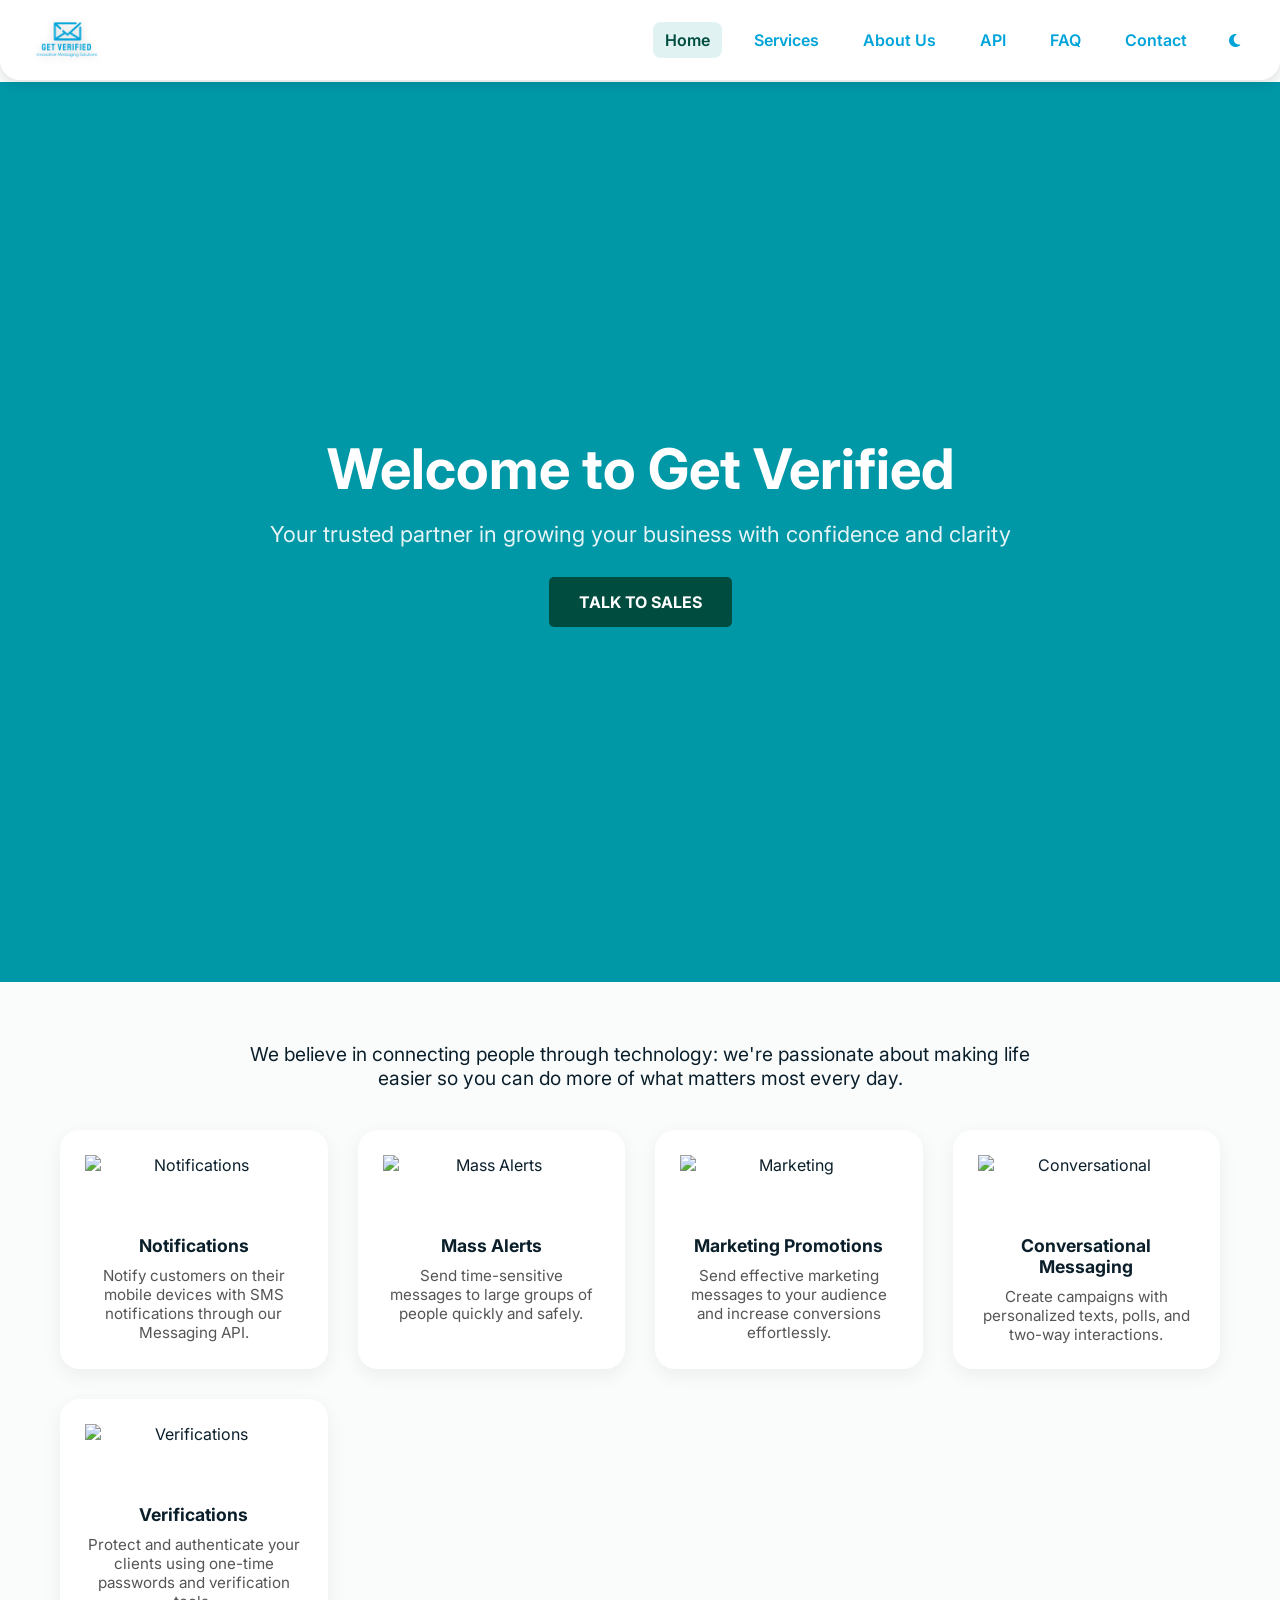
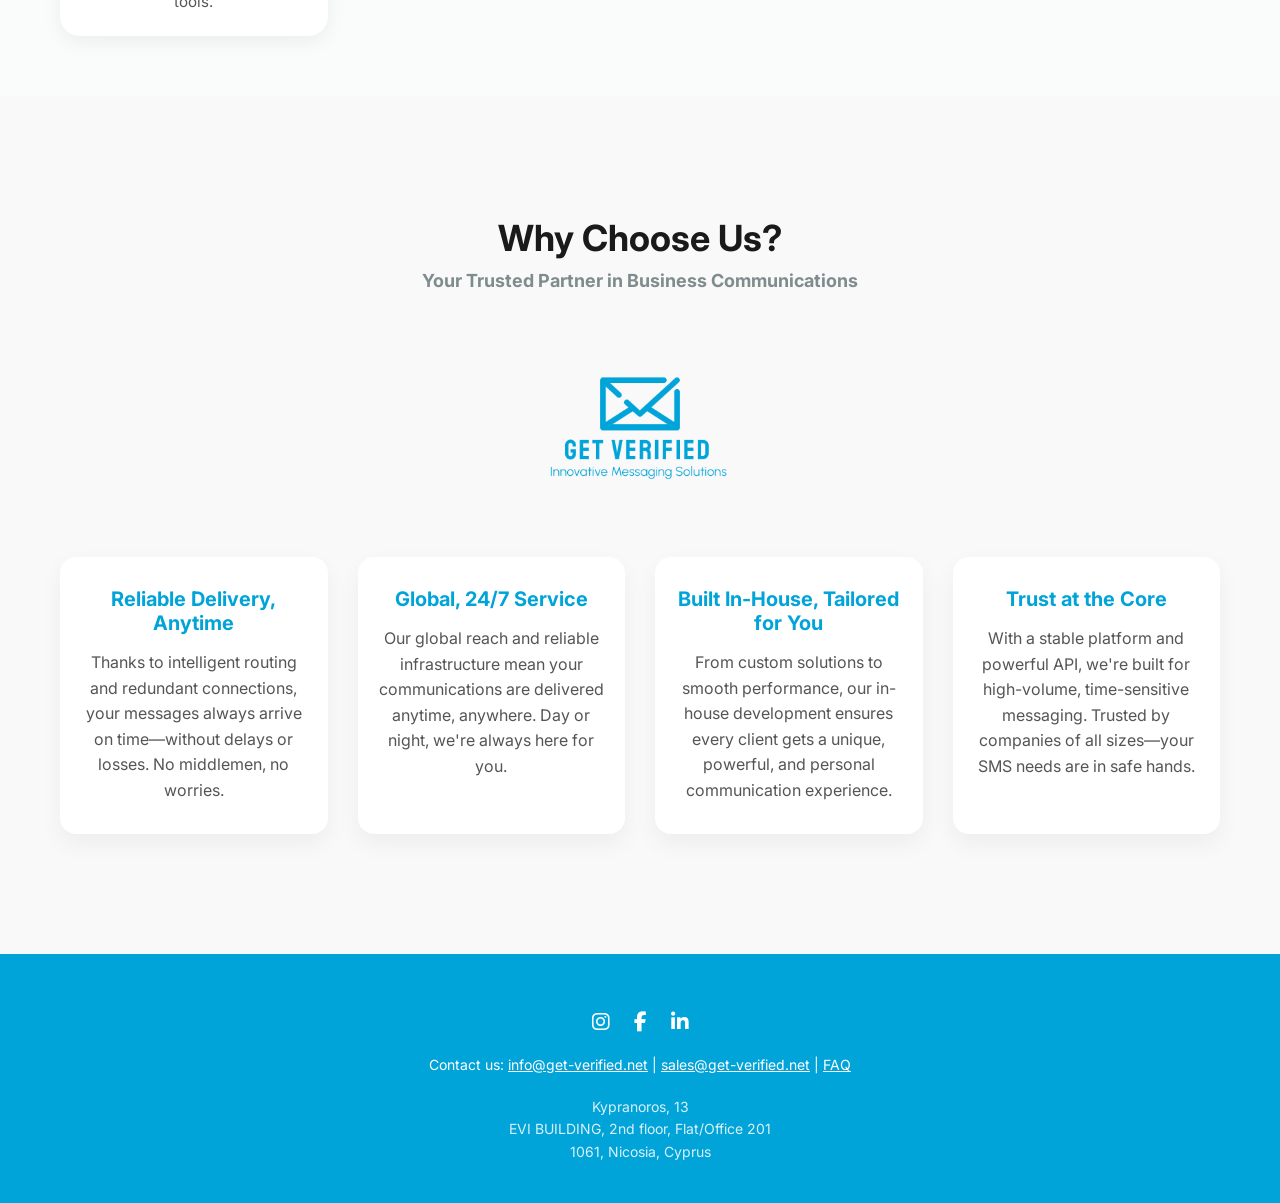
==== commit 6a926c0b: "Wire up remaining page-specific CSS files (aboutus, services, contact, faq, api) to use theme variab" ====
--- a/index.html
+++ b/index.html
@@ -3,6 +3,7 @@
 <head>
   <meta charset="UTF-8">
   <meta name="viewport" content="width=device-width, initial-scale=1.0">
+  <script>(function(){var t=localStorage.getItem('theme');if(t==='dark'){document.documentElement.setAttribute('data-theme','dark');}})();</script>
   <title>Get Verified | A2P Messaging & SMS API</title>
   <meta name="description" content="A2P messaging, WhatsApp, Viber, RCS and SMS verification services for businesses. Reliable global delivery with Get Verified.">
   <meta property="og:title" content="Get Verified | A2P Messaging & SMS API">
@@ -34,6 +35,7 @@
       <li><a href="/api/index.html">API</a></li>
       <li><a href="/faq/index.html">FAQ</a></li>
       <li><a href="/contact/index.html">Contact</a></li>
+      <li><button id="theme-toggle" class="theme-toggle" aria-label="Toggle dark mode"><i class="fas fa-moon"></i></button></li>
     </ul>
     <div class="hamburger" onclick="toggleMenu()">
       <div class="bar"></div>
@@ -165,3 +167,5 @@
 
 
 
+
+
--- a/shared.css
+++ b/shared.css
@@ -1,4 +1,27 @@
 @import url('https://fonts.googleapis.com/css2?family=Inter:wght@400;600;700&display=swap');
+:root {
+  --bg: #FFFFFF;
+  --bg-soft: #FAFCFC;
+  --text: #0B1F2B;
+  --text-sub: #5C7A8A;
+  --accent: #00A4D9;
+  --amber: #FFB020;
+  --border: #E7EEF1;
+  --card-bg: #FFFFFF;
+  --navbar-bg: #FFFFFF;
+}
+
+[data-theme="dark"] {
+  --bg: #0B1F2B;
+  --bg-soft: #132C3B;
+  --text: #FAFCFC;
+  --text-sub: #8FA3AF;
+  --accent: #00A4D9;
+  --amber: #FFB020;
+  --border: #1D3D4F;
+  --card-bg: #132C3B;
+  --navbar-bg: #132C3B;
+}
 
 /* ============================================
    RESET & ROOT
@@ -16,9 +39,10 @@
 
 body {
   font-family: var(--font-inter), var(--font-default);
-  background-color: #E0F7FA;
-  color: #212121;
-  padding-top: 82px; /* FIX: navbar je ~82px visok, bio je 60px */
+  background-color: var(--bg-soft);
+  color: var(--text);
+  padding-top: 82px;
+  transition: background-color 0.3s ease, color 0.3s ease;
 }
 
 a {
@@ -52,7 +76,8 @@
   justify-content: space-between;
   align-items: center;
   padding: 10px 30px;
-  background-color: white;
+  background-color:  var(--navbar-bg);
+  transition: background-color 0.3s ease;
   position: fixed;
   width: 100%;
   top: 0;
@@ -93,7 +118,7 @@
 }
 
 .nav-links a {
-  color: #00A4D9;
+  color: var(--accent);
   font-weight: 600;
   font-size: 16px;
   padding: 8px 12px;
@@ -126,7 +151,7 @@
 .hamburger .bar {
   width: 25px;
   height: 3px;
-  background-color: #018d7c;
+  background-color: var(--accent);
   border-radius: 10px;
   transition: all 0.3s ease;
 }
@@ -268,11 +293,12 @@
 }
 
 .card {
-  background: #fff;
+  background: var(--card-bg);
   padding: 25px;
   border-radius: 20px;
   box-shadow: 0 6px 20px rgba(0, 0, 0, 0.06);
-  transition: transform 0.3s ease, box-shadow 0.3s ease;
+  transition: transform 0.3s ease, box-shadow 0.3s ease, background-color 0.3s ease;
+  
 }
 
 .card:hover {
@@ -339,7 +365,7 @@
 }
 
 .whyus-card {
-  background-color: #ffffff;
+  background-color: var(--card-bg);
   padding: 30px 20px;
   border-radius: 16px;
   box-shadow: 0 10px 25px rgba(0, 0, 0, 0.05);
@@ -451,3 +477,20 @@
     height: 44px;
   }
 }
+
+.theme-toggle {
+  background: none;
+  border: none;
+  cursor: pointer;
+  font-size: 15px;
+  color: var(--accent);
+  padding: 6px 10px;
+  border-radius: 50%;
+  display: flex;
+  align-items: center;
+  justify-content: center;
+}
+
+.theme-toggle:hover {
+  background-color: var(--border);
+}
